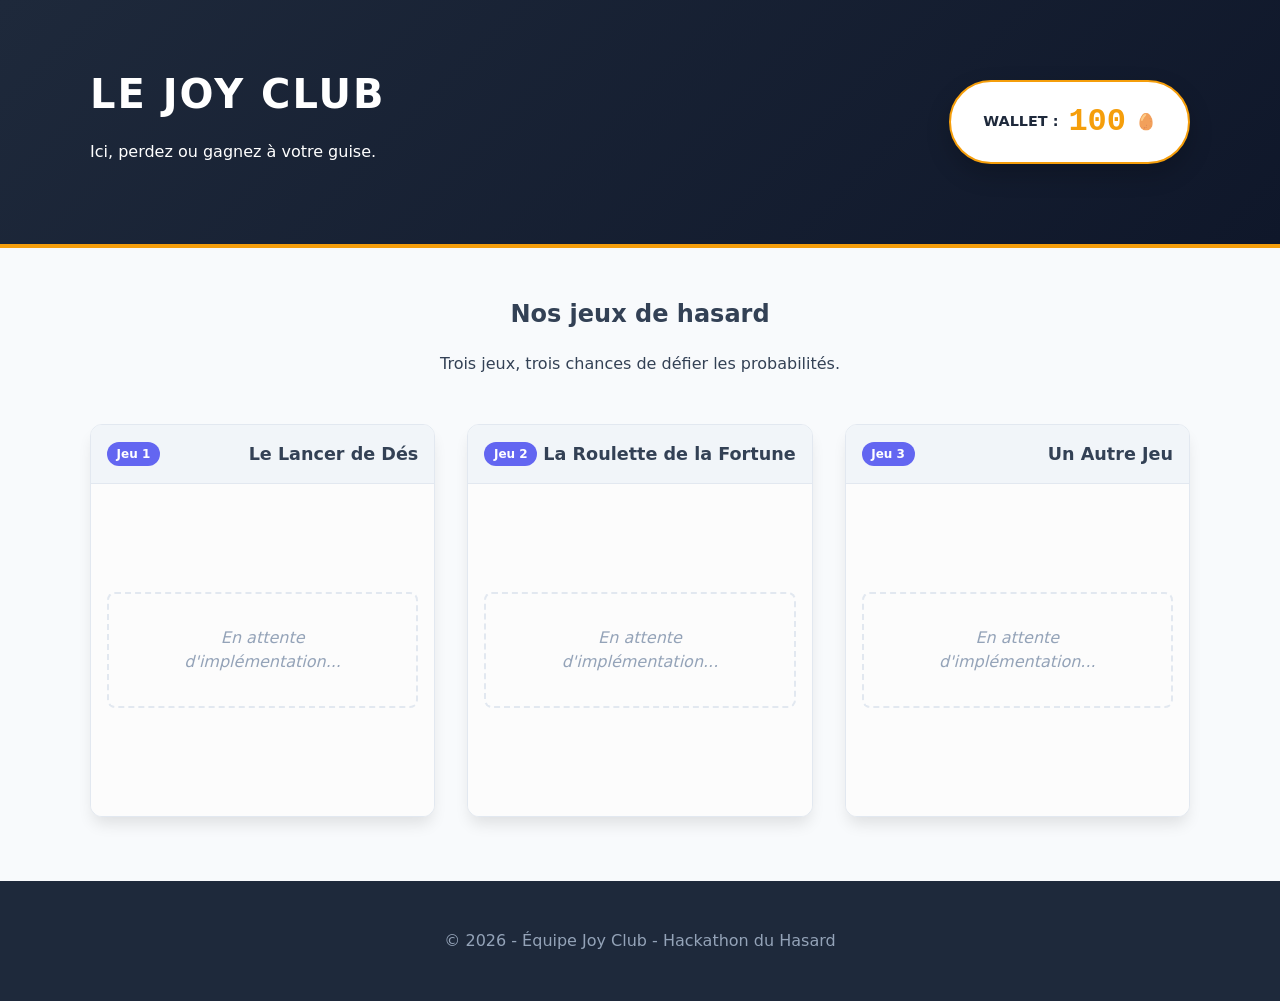
==== index.html @ 01124ac4 "feat: update wallet display" ====
<!DOCTYPE html>
<html lang="fr">
<head>
    <meta charset="UTF-8">
    <meta name="viewport" content="width=device-width, initial-scale=1.0">
    <title>Joy Club</title>
    <link rel="stylesheet" href="style.css">
</head>
<body>
    <header>
        <div class="container header-layout">
            <div class="title-group">
                <h1>Le Joy Club</h1>
                <p>Ici, perdez ou gagnez à votre guise.</p>
            </div>
            <div class="wallet-card header-wallet">
                <span class="wallet-label">Wallet :</span>
                <span id="gold-eggs-display" class="wallet-value">100</span>
                <span class="wallet-unit">🥚</span>
            </div>
        </div>
    </header>

    <main class="container">
        <section class="intro">
            <h2>Nos jeux de hasard</h2>
            <p>Trois jeux, trois chances de défier les probabilités.</p>
        </section>
        <div class="games-grid">
            <section class="game-card" id="game-1">
                <div class="game-header">
                    <span class="game-badge">Jeu 1</span>
                    <h3>Le Lancer de Dés</h3>
                </div>
                <div class="game-viewport">
                    <p class="placeholder-text">En attente d'implémentation...</p>
                </div>
            </section>

            <section class="game-card" id="game-2">
                <div class="game-header">
                    <span class="game-badge">Jeu 2</span>
                    <h3>La Roulette de la Fortune</h3>
                </div>
                <div class="game-viewport">
                    <p class="placeholder-text">En attente d'implémentation...</p>
                </div>
            </section>

            <section class="game-card" id="game-3">
                <div class="game-header">
                    <span class="game-badge">Jeu 3</span>
                    <h3>Un Autre Jeu</h3>
                </div>
                <div class="game-viewport">
                    <p class="placeholder-text">En attente d'implémentation...</p>
                </div>
            </section>
        </div>
    </main>

    <footer>
        <p>&copy; 2026 - Équipe Joy Club - Hackathon du Hasard</p>
    </footer>
    <script src="script.js"></script>
</body>
</html>
---- style.css ----
:root {
    --primary: #6366f1;
    --secondary: #1e293b;
    --accent: #f59e0b;
    --bg-body: #f8fafc;
    --bg-card: #ffffff;
    --text-main: #334155;
}

body {
    font-family: 'Inter', system-ui, -apple-system, sans-serif;
    background-color: var(--bg-body);
    color: var(--text-main);
    margin: 0;
    line-height: 1.5;
}

.container {
    max-width: 1100px;
    margin: 0 auto;
    padding: 0 1.5rem;
}

header {
    background: linear-gradient(135deg, var(--secondary) 0%, #0f172a 100%);
    color: white;
    padding: 4rem 0;
    text-align: center;
    border-bottom: 4px solid var(--accent);
}

header h1 {
    font-size: 2.5rem;
    margin: 0;
    text-transform: uppercase;
    letter-spacing: 2px;
}

.intro {
    text-align: center;
    margin: 3rem 0;
}

.games-grid {
    display: grid;
    grid-template-columns: repeat(auto-fit, minmax(300px, 1fr));
    gap: 2rem;
    margin-bottom: 4rem;
}

.game-card {
    background: var(--bg-card);
    border-radius: 12px;
    overflow: hidden;
    box-shadow: 0 10px 15px -3px rgba(0, 0, 0, 0.1);
    border: 1px solid #e2e8f0;
    transition: transform 0.2s;
}

.game-card:hover {
    transform: translateY(-5px);
}

.game-header {
    background-color: #f1f5f9;
    padding: 1rem;
    border-bottom: 1px solid #e2e8f0;
    display: flex;
    align-items: center;
    justify-content: space-between;
}

.game-badge {
    background: var(--primary);
    color: white;
    padding: 0.2rem 0.6rem;
    border-radius: 20px;
    font-size: 0.75rem;
    font-weight: bold;
}

.game-card h3 {
    margin: 0;
    font-size: 1.1rem;
}

.game-viewport {
    height: 300px;
    display: flex;
    align-items: center;
    justify-content: center;
    padding: 1rem;
    background-color: #fcfcfc;
}

.placeholder-text {
    color: #94a3b8;
    font-style: italic;
    border: 2px dashed #e2e8f0;
    padding: 2rem;
    border-radius: 8px;
    text-align: center;
}

.header-layout {
    display: flex;
    justify-content: space-between;
    align-items: center;
    text-align: left;
}

.header-wallet {
    margin: 0; 
    box-shadow: 0 4px 10px rgba(0,0,0,0.3);
    padding: 0.5rem 1.5rem;
}

@media (max-width: 768px) {
    .header-layout {
        flex-direction: column;
        gap: 1.5rem;
        text-align: center;
    }
}

.wallet-card {
    background: var(--bg-card);
    padding: 1rem 2rem;
    border-radius: 50px;
    box-shadow: 0 10px 25px rgba(0,0,0,0.2);
    border: 2px solid var(--accent);
    display: flex;
    align-items: center;
    gap: 10px;
}

.wallet-label {
    font-weight: bold;
    color: var(--secondary);
    text-transform: uppercase;
    font-size: 0.9rem;
}

.wallet-value {
    font-size: 2rem;
    font-weight: 900;
    color: var(--accent);
    font-family: 'Courier New', Courier, monospace;
}

.wallet-unit {
    font-weight: bold;
    color: var(--text-main);
}

/* Footer */
footer {
    background-color: var(--secondary);
    color: #94a3b8;
    text-align: center;
    padding: 2rem 0;
    margin-top: auto;
}
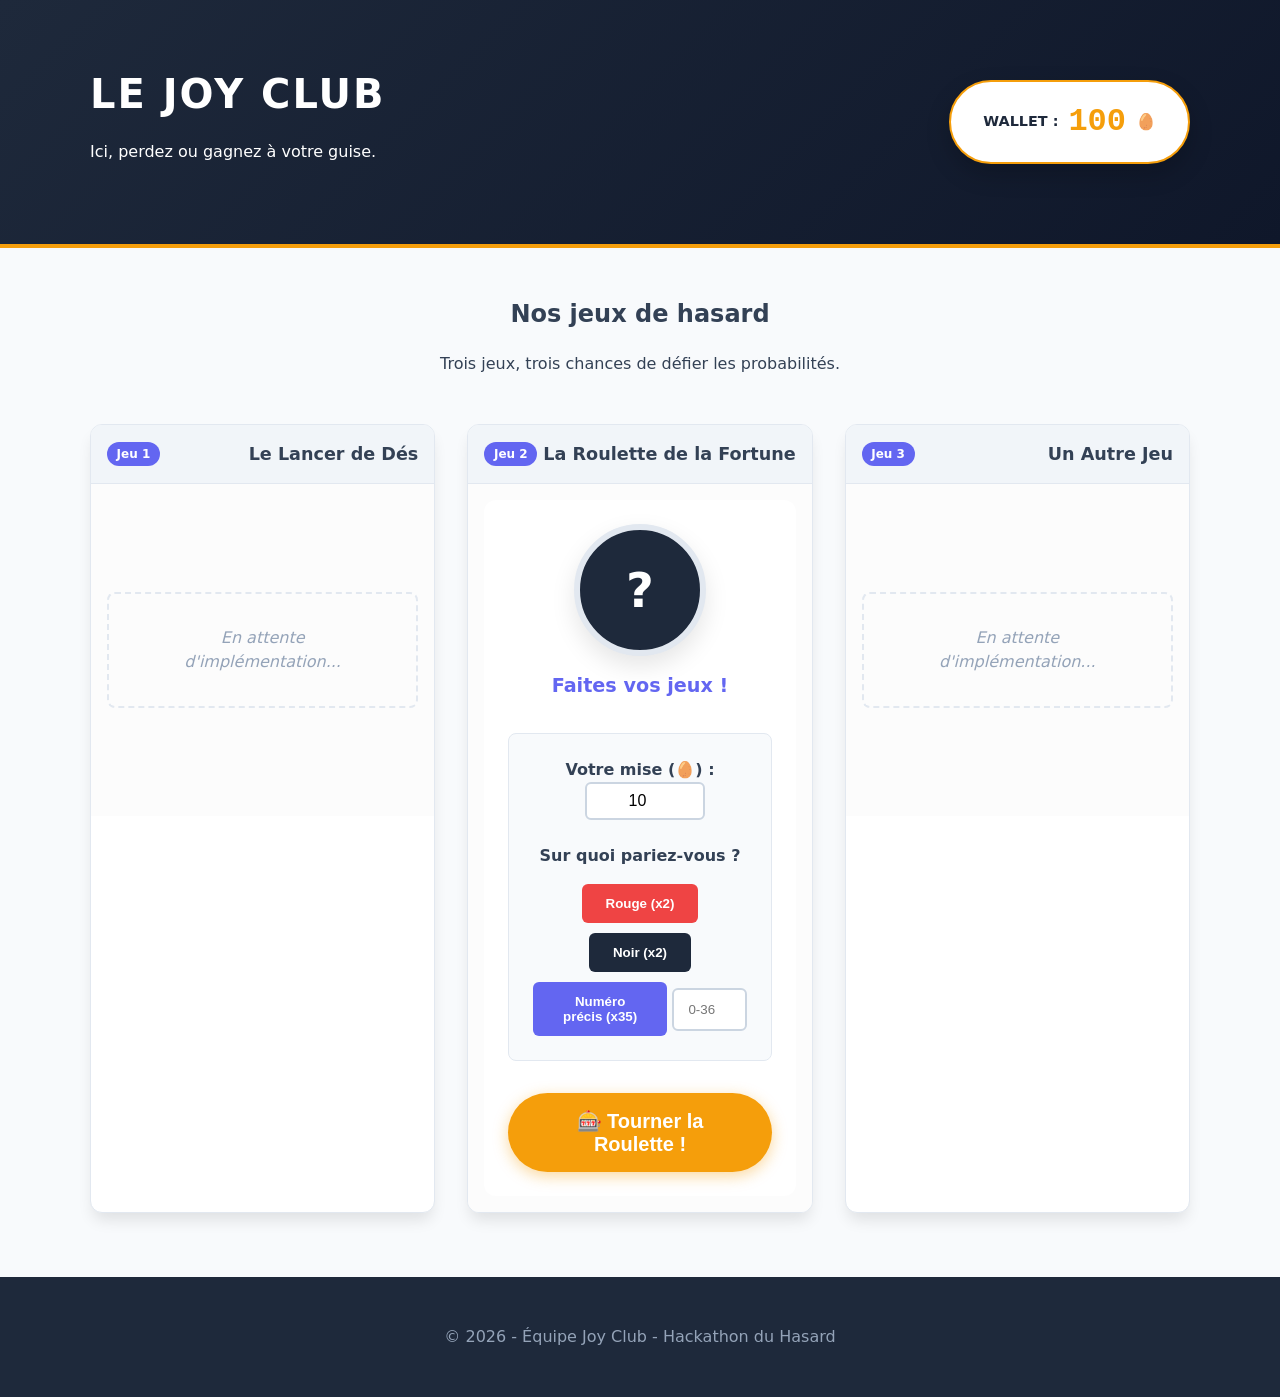
==== commit 3fce63bf: "add link roulette with all" ====
--- a/index.html
+++ b/index.html
@@ -42,8 +42,36 @@
                     <span class="game-badge">Jeu 2</span>
                     <h3>La Roulette de la Fortune</h3>
                 </div>
-                <div class="game-viewport">
-                    <p class="placeholder-text">En attente d'implémentation...</p>
+                <div class="game-viewport" style="height: auto;"> <div class="roulette-container" id="roulette-game">
+                        <div class="roulette-wheel-area">
+                            <div id="roulette-result" class="result-display">?</div>
+                            <p id="roulette-message">Faites vos jeux !</p>
+                        </div>
+                    
+                        <div class="betting-board">
+                            <div class="bet-input-group">
+                                <label for="bet-amount">Votre mise (🥚) :</label>
+                                <input type="number" id="bet-amount" min="1" value="10">
+                            </div>
+                    
+                            <div class="bet-options">
+                                <p class="bet-title">Sur quoi pariez-vous ?</p>
+                                <div class="bet-buttons">
+                                    <button class="bet-btn btn-red" id="bet-red" data-bet-type="red">Rouge (x2)</button>
+                                    <button class="bet-btn btn-black" id="bet-black" data-bet-type="black">Noir (x2)</button>
+                                    
+                                    <div class="number-bet-group">
+                                        <button class="bet-btn btn-number" id="bet-number-btn" data-bet-type="number">Numéro précis (x35)</button>
+                                        <input type="number" id="bet-number-input" min="0" max="36" placeholder="0-36">
+                                    </div>
+                                </div>
+                            </div>
+                        </div>
+                    
+                        <div class="action-area">
+                            <button id="spin-btn" class="spin-action-btn">🎰 Tourner la Roulette !</button>
+                        </div>
+                    </div>
                 </div>
             </section>
 
@@ -64,4 +92,4 @@
     </footer>
     <script src="script.js"></script>
 </body>
-</html>+</html>
--- a/style.css
+++ b/style.css
@@ -160,4 +160,158 @@
     text-align: center;
     padding: 2rem 0;
     margin-top: auto;
-}+}
+
+.roulette-container {
+    display: flex;
+    flex-direction: column;
+    gap: 2rem;
+    padding: 1.5rem;
+    background-color: var(--bg-card);
+    border-radius: 12px;
+    text-align: center;
+}
+
+.roulette-wheel-area {
+    display: flex;
+    flex-direction: column;
+    align-items: center;
+    gap: 1rem;
+}
+
+.result-display {
+    width: 120px;
+    height: 120px;
+    border-radius: 50%;
+    background-color: var(--secondary);
+    color: white;
+    font-size: 3rem;
+    font-weight: 900;
+    display: flex;
+    align-items: center;
+    justify-content: center;
+    border: 6px solid #e2e8f0;
+    transition: background-color 0.3s ease, border-color 0.3s ease;
+    box-shadow: 0 10px 25px rgba(0,0,0,0.1);
+}
+
+.result-display.red { background-color: #ef4444; border-color: #b91c1c; }
+.result-display.black { background-color: #1e293b; border-color: #0f172a; }
+.result-display.green { background-color: #22c55e; border-color: #166534; }
+
+.result-display.spin-animation {
+    animation: spin 0.8s infinite linear;
+}
+
+@keyframes spin {
+    0% { transform: rotate(0deg) scale(1); }
+    50% { transform: rotate(180deg) scale(1.1); }
+    100% { transform: rotate(360deg) scale(1); }
+}
+
+#roulette-message {
+    font-weight: bold;
+    color: var(--primary);
+    font-size: 1.2rem;
+    min-height: 1.5rem;
+    margin: 0;
+}
+
+.betting-board {
+    background-color: #f8fafc;
+    padding: 1.5rem;
+    border-radius: 8px;
+    border: 1px solid #e2e8f0;
+}
+
+.bet-input-group {
+    margin-bottom: 1.5rem;
+    font-weight: bold;
+}
+
+.bet-input-group input {
+    padding: 0.5rem;
+    border: 2px solid #cbd5e1;
+    border-radius: 6px;
+    font-size: 1rem;
+    width: 100px;
+    margin-left: 10px;
+    text-align: center;
+}
+
+.bet-title {
+    margin-bottom: 1rem;
+    font-weight: bold;
+}
+
+.bet-buttons {
+    display: flex;
+    flex-wrap: wrap;
+    gap: 10px;
+    justify-content: center;
+}
+
+.bet-btn {
+    padding: 0.75rem 1.5rem;
+    border: none;
+    border-radius: 6px;
+    font-weight: bold;
+    cursor: pointer;
+    transition: transform 0.1s, opacity 0.2s;
+    color: white;
+}
+
+.bet-btn:hover { opacity: 0.9; transform: translateY(-2px); }
+.bet-btn:active { transform: translateY(0); }
+
+.btn-red { background-color: #ef4444; }
+.btn-black { background-color: #1e293b; }
+.btn-number { background-color: var(--primary); }
+
+.bet-btn.selected {
+    outline: 4px solid var(--accent);
+    outline-offset: 2px;
+    transform: scale(1.05);
+}
+
+.number-bet-group {
+    display: flex;
+    gap: 5px;
+    align-items: center;
+}
+
+#bet-number-input {
+    padding: 0.75rem;
+    border: 2px solid #cbd5e1;
+    border-radius: 6px;
+    width: 70px;
+    text-align: center;
+}
+
+.spin-action-btn {
+    background-color: var(--accent);
+    color: white;
+    font-size: 1.25rem;
+    font-weight: 900;
+    padding: 1rem 2rem;
+    border: none;
+    border-radius: 50px;
+    cursor: pointer;
+    box-shadow: 0 4px 15px rgba(245, 158, 11, 0.4);
+    transition: transform 0.2s, box-shadow 0.2s;
+    width: 100%;
+    max-width: 300px;
+    margin: 0 auto;
+    display: block;
+}
+
+.spin-action-btn:hover:not(:disabled) {
+    transform: scale(1.05);
+    box-shadow: 0 6px 20px rgba(245, 158, 11, 0.6);
+}
+
+.spin-action-btn:disabled {
+    background-color: #cbd5e1;
+    cursor: not-allowed;
+    box-shadow: none;
+}
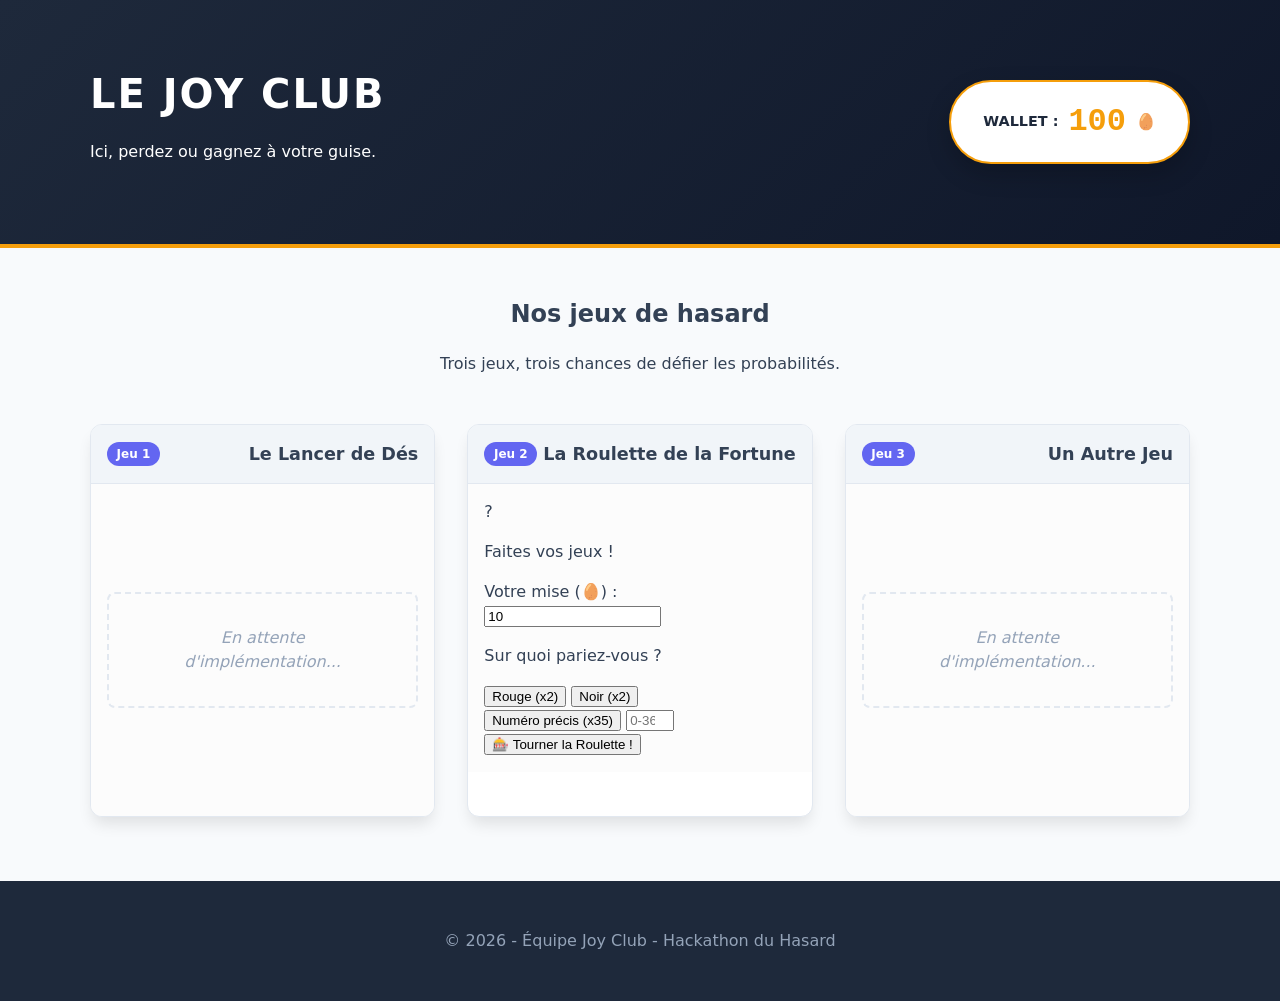
==== commit e1bbc96c: "back to the last push" ====
--- a/index.html
+++ b/index.html
@@ -92,4 +92,4 @@
     </footer>
     <script src="script.js"></script>
 </body>
-</html>
+</html>
--- a/style.css
+++ b/style.css
@@ -162,156 +162,3 @@
     margin-top: auto;
 }
 
-.roulette-container {
-    display: flex;
-    flex-direction: column;
-    gap: 2rem;
-    padding: 1.5rem;
-    background-color: var(--bg-card);
-    border-radius: 12px;
-    text-align: center;
-}
-
-.roulette-wheel-area {
-    display: flex;
-    flex-direction: column;
-    align-items: center;
-    gap: 1rem;
-}
-
-.result-display {
-    width: 120px;
-    height: 120px;
-    border-radius: 50%;
-    background-color: var(--secondary);
-    color: white;
-    font-size: 3rem;
-    font-weight: 900;
-    display: flex;
-    align-items: center;
-    justify-content: center;
-    border: 6px solid #e2e8f0;
-    transition: background-color 0.3s ease, border-color 0.3s ease;
-    box-shadow: 0 10px 25px rgba(0,0,0,0.1);
-}
-
-.result-display.red { background-color: #ef4444; border-color: #b91c1c; }
-.result-display.black { background-color: #1e293b; border-color: #0f172a; }
-.result-display.green { background-color: #22c55e; border-color: #166534; }
-
-.result-display.spin-animation {
-    animation: spin 0.8s infinite linear;
-}
-
-@keyframes spin {
-    0% { transform: rotate(0deg) scale(1); }
-    50% { transform: rotate(180deg) scale(1.1); }
-    100% { transform: rotate(360deg) scale(1); }
-}
-
-#roulette-message {
-    font-weight: bold;
-    color: var(--primary);
-    font-size: 1.2rem;
-    min-height: 1.5rem;
-    margin: 0;
-}
-
-.betting-board {
-    background-color: #f8fafc;
-    padding: 1.5rem;
-    border-radius: 8px;
-    border: 1px solid #e2e8f0;
-}
-
-.bet-input-group {
-    margin-bottom: 1.5rem;
-    font-weight: bold;
-}
-
-.bet-input-group input {
-    padding: 0.5rem;
-    border: 2px solid #cbd5e1;
-    border-radius: 6px;
-    font-size: 1rem;
-    width: 100px;
-    margin-left: 10px;
-    text-align: center;
-}
-
-.bet-title {
-    margin-bottom: 1rem;
-    font-weight: bold;
-}
-
-.bet-buttons {
-    display: flex;
-    flex-wrap: wrap;
-    gap: 10px;
-    justify-content: center;
-}
-
-.bet-btn {
-    padding: 0.75rem 1.5rem;
-    border: none;
-    border-radius: 6px;
-    font-weight: bold;
-    cursor: pointer;
-    transition: transform 0.1s, opacity 0.2s;
-    color: white;
-}
-
-.bet-btn:hover { opacity: 0.9; transform: translateY(-2px); }
-.bet-btn:active { transform: translateY(0); }
-
-.btn-red { background-color: #ef4444; }
-.btn-black { background-color: #1e293b; }
-.btn-number { background-color: var(--primary); }
-
-.bet-btn.selected {
-    outline: 4px solid var(--accent);
-    outline-offset: 2px;
-    transform: scale(1.05);
-}
-
-.number-bet-group {
-    display: flex;
-    gap: 5px;
-    align-items: center;
-}
-
-#bet-number-input {
-    padding: 0.75rem;
-    border: 2px solid #cbd5e1;
-    border-radius: 6px;
-    width: 70px;
-    text-align: center;
-}
-
-.spin-action-btn {
-    background-color: var(--accent);
-    color: white;
-    font-size: 1.25rem;
-    font-weight: 900;
-    padding: 1rem 2rem;
-    border: none;
-    border-radius: 50px;
-    cursor: pointer;
-    box-shadow: 0 4px 15px rgba(245, 158, 11, 0.4);
-    transition: transform 0.2s, box-shadow 0.2s;
-    width: 100%;
-    max-width: 300px;
-    margin: 0 auto;
-    display: block;
-}
-
-.spin-action-btn:hover:not(:disabled) {
-    transform: scale(1.05);
-    box-shadow: 0 6px 20px rgba(245, 158, 11, 0.6);
-}
-
-.spin-action-btn:disabled {
-    background-color: #cbd5e1;
-    cursor: not-allowed;
-    box-shadow: none;
-}
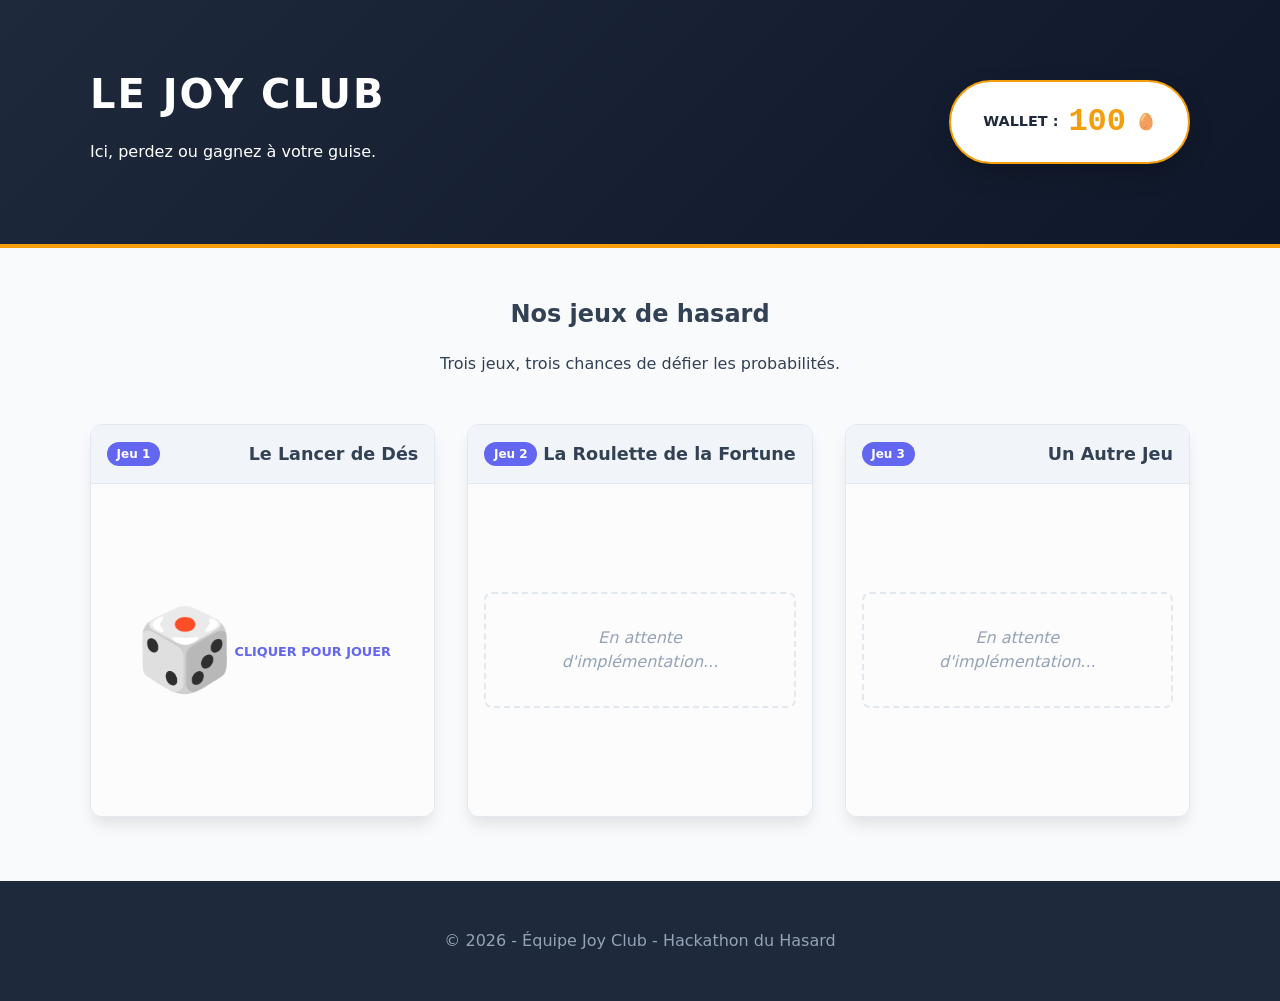
==== commit 6c6a66fc: "feat : add jeu des dé" ====
--- a/index.html
+++ b/index.html
@@ -32,9 +32,12 @@
                     <span class="game-badge">Jeu 1</span>
                     <h3>Le Lancer de Dés</h3>
                 </div>
-                <div class="game-viewport">
-                    <p class="placeholder-text">En attente d'implémentation...</p>
-                </div>
+                <a href="jeu-des.html" class="game-link-portal">
+                    <div class="game-viewport">
+                        <span class="dice-icon-large">🎲</span>
+                        <p class="play-label">Cliquer pour jouer</p>
+                    </div>
+                </a>
             </section>
 
             <section class="game-card" id="game-2">
@@ -42,36 +45,8 @@
                     <span class="game-badge">Jeu 2</span>
                     <h3>La Roulette de la Fortune</h3>
                 </div>
-                <div class="game-viewport" style="height: auto;"> <div class="roulette-container" id="roulette-game">
-                        <div class="roulette-wheel-area">
-                            <div id="roulette-result" class="result-display">?</div>
-                            <p id="roulette-message">Faites vos jeux !</p>
-                        </div>
-                    
-                        <div class="betting-board">
-                            <div class="bet-input-group">
-                                <label for="bet-amount">Votre mise (🥚) :</label>
-                                <input type="number" id="bet-amount" min="1" value="10">
-                            </div>
-                    
-                            <div class="bet-options">
-                                <p class="bet-title">Sur quoi pariez-vous ?</p>
-                                <div class="bet-buttons">
-                                    <button class="bet-btn btn-red" id="bet-red" data-bet-type="red">Rouge (x2)</button>
-                                    <button class="bet-btn btn-black" id="bet-black" data-bet-type="black">Noir (x2)</button>
-                                    
-                                    <div class="number-bet-group">
-                                        <button class="bet-btn btn-number" id="bet-number-btn" data-bet-type="number">Numéro précis (x35)</button>
-                                        <input type="number" id="bet-number-input" min="0" max="36" placeholder="0-36">
-                                    </div>
-                                </div>
-                            </div>
-                        </div>
-                    
-                        <div class="action-area">
-                            <button id="spin-btn" class="spin-action-btn">🎰 Tourner la Roulette !</button>
-                        </div>
-                    </div>
+                <div class="game-viewport">
+                    <p class="placeholder-text">En attente d'implémentation...</p>
                 </div>
             </section>
 
--- a/style.css
+++ b/style.css
@@ -162,3 +162,91 @@
     margin-top: auto;
 }
 
+/* --- Styles pour le Jeu 1 --- */
+.dice-game {
+    text-align: center;
+    width: 100%;
+}
+
+.btn-jouer {
+    background-color: var(--primary);
+    color: white;
+    border: none;
+    padding: 10px 20px;
+    font-size: 1rem;
+    border-radius: 8px;
+    cursor: pointer;
+    font-weight: bold;
+    transition: background-color 0.2s;
+}
+
+.btn-jouer:hover {
+    background-color: #4f46e5;
+}
+
+.dice-result {
+    font-size: 3.5rem;
+    margin: 10px 0;
+}
+
+.game-message {
+    font-size: 0.9rem;
+    margin-bottom: 15px;
+    color: var(--text-main);
+    min-height: 20px;
+}
+
+.secret-link {
+    display: inline-block;
+    background-color: #10b981; /* Vert succès */
+    color: white;
+    padding: 10px 20px;
+    border-radius: 8px;
+    text-decoration: none;
+    font-weight: bold;
+    font-size: 0.9rem;
+    transition: transform 0.2s;
+}
+
+.secret-link:hover {
+    transform: scale(1.05);
+}
+
+.hidden {
+    display: none !important;
+}
+
+/* Style pour le lien portail sur la home */
+.game-link-portal {
+    text-decoration: none;
+    color: inherit;
+    display: block;
+}
+
+.dice-icon-large {
+    font-size: 5rem;
+    transition: transform 0.3s ease;
+}
+
+.game-link-portal:hover .dice-icon-large {
+    transform: scale(1.2) rotate(15deg);
+}
+
+.play-label {
+    margin-top: 1rem;
+    font-weight: bold;
+    color: var(--primary);
+    text-transform: uppercase;
+    font-size: 0.8rem;
+}
+
+/* Styles spécifiques pour la page du jeu */
+.game-container-focus {
+    max-width: 600px;
+    margin: 4rem auto;
+    background: white;
+    padding: 3rem;
+    border-radius: 20px;
+    box-shadow: 0 20px 25px -5px rgba(0, 0, 0, 0.1);
+    text-align: center;
+}
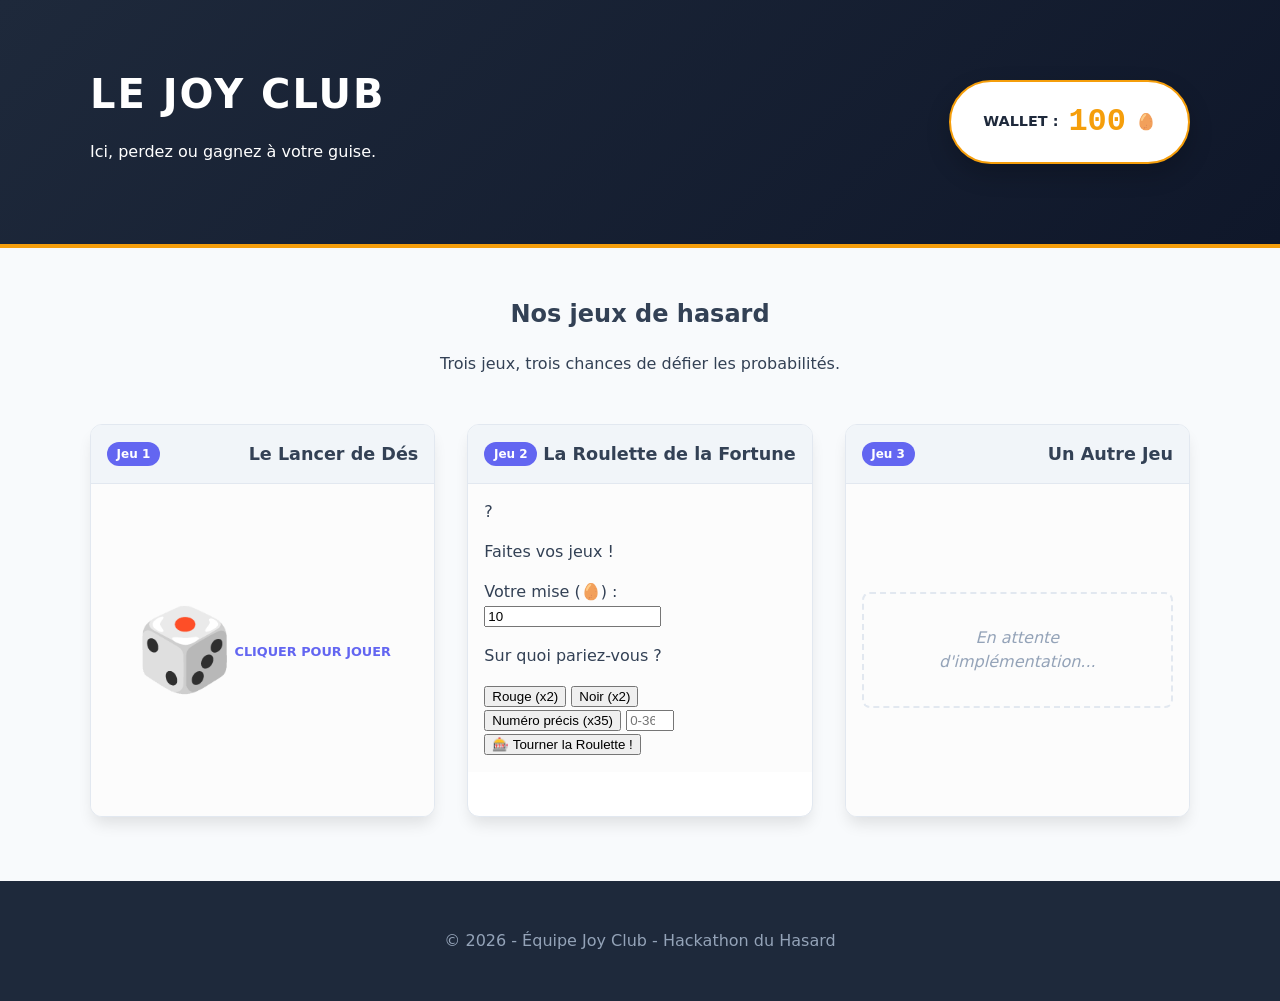
==== commit 2def5172: "feat : add jeu des dé" ====
--- a/index.html
+++ b/index.html
@@ -45,8 +45,36 @@
                     <span class="game-badge">Jeu 2</span>
                     <h3>La Roulette de la Fortune</h3>
                 </div>
-                <div class="game-viewport">
-                    <p class="placeholder-text">En attente d'implémentation...</p>
+                <div class="game-viewport" style="height: auto;"> <div class="roulette-container" id="roulette-game">
+                        <div class="roulette-wheel-area">
+                            <div id="roulette-result" class="result-display">?</div>
+                            <p id="roulette-message">Faites vos jeux !</p>
+                        </div>
+                    
+                        <div class="betting-board">
+                            <div class="bet-input-group">
+                                <label for="bet-amount">Votre mise (🥚) :</label>
+                                <input type="number" id="bet-amount" min="1" value="10">
+                            </div>
+                    
+                            <div class="bet-options">
+                                <p class="bet-title">Sur quoi pariez-vous ?</p>
+                                <div class="bet-buttons">
+                                    <button class="bet-btn btn-red" id="bet-red" data-bet-type="red">Rouge (x2)</button>
+                                    <button class="bet-btn btn-black" id="bet-black" data-bet-type="black">Noir (x2)</button>
+                                    
+                                    <div class="number-bet-group">
+                                        <button class="bet-btn btn-number" id="bet-number-btn" data-bet-type="number">Numéro précis (x35)</button>
+                                        <input type="number" id="bet-number-input" min="0" max="36" placeholder="0-36">
+                                    </div>
+                                </div>
+                            </div>
+                        </div>
+                    
+                        <div class="action-area">
+                            <button id="spin-btn" class="spin-action-btn">🎰 Tourner la Roulette !</button>
+                        </div>
+                    </div>
                 </div>
             </section>
 
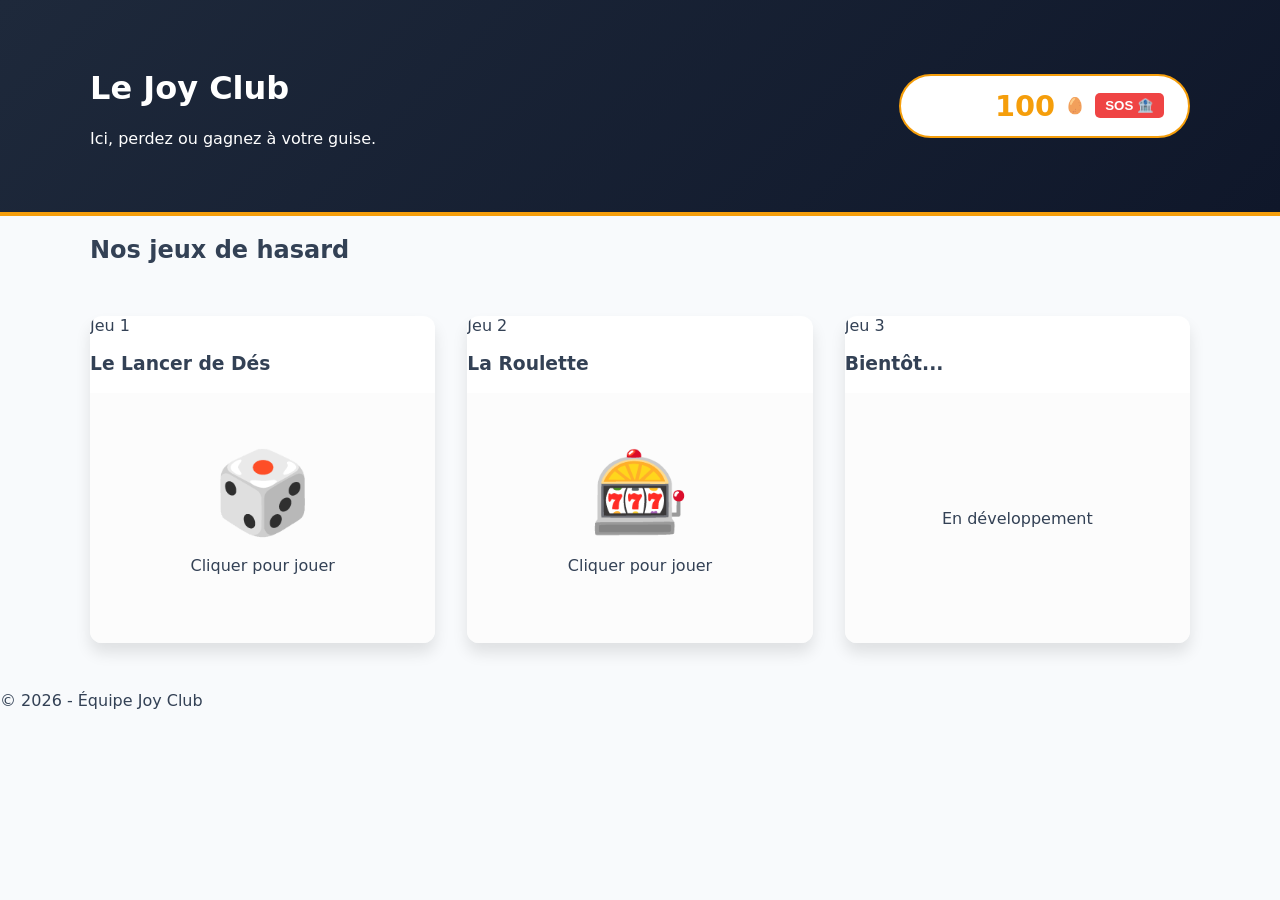
==== commit 203b797a: "fix : fix roullette didn't worked" ====
--- a/index.html
+++ b/index.html
@@ -3,7 +3,7 @@
 <head>
     <meta charset="UTF-8">
     <meta name="viewport" content="width=device-width, initial-scale=1.0">
-    <title>Joy Club</title>
+    <title>Joy Club - Accueil</title>
     <link rel="stylesheet" href="style.css">
 </head>
 <body>
@@ -17,6 +17,7 @@
                 <span class="wallet-label">Wallet :</span>
                 <span id="gold-eggs-display" class="wallet-value">100</span>
                 <span class="wallet-unit">🥚</span>
+                <button onclick="rechargerFonds()" class="btn-sos">SOS 🏦</button>
             </div>
         </div>
     </header>
@@ -24,75 +25,51 @@
     <main class="container">
         <section class="intro">
             <h2>Nos jeux de hasard</h2>
-            <p>Trois jeux, trois chances de défier les probabilités.</p>
         </section>
+        
         <div class="games-grid">
-            <section class="game-card" id="game-1">
+            <section class="game-card">
                 <div class="game-header">
                     <span class="game-badge">Jeu 1</span>
                     <h3>Le Lancer de Dés</h3>
                 </div>
                 <a href="jeu-des.html" class="game-link-portal">
                     <div class="game-viewport">
-                        <span class="dice-icon-large">🎲</span>
+                        <span class="icon-large">🎲</span>
                         <p class="play-label">Cliquer pour jouer</p>
                     </div>
                 </a>
             </section>
 
-            <section class="game-card" id="game-2">
+            <section class="game-card">
                 <div class="game-header">
                     <span class="game-badge">Jeu 2</span>
-                    <h3>La Roulette de la Fortune</h3>
+                    <h3>La Roulette</h3>
                 </div>
-                <div class="game-viewport" style="height: auto;"> <div class="roulette-container" id="roulette-game">
-                        <div class="roulette-wheel-area">
-                            <div id="roulette-result" class="result-display">?</div>
-                            <p id="roulette-message">Faites vos jeux !</p>
-                        </div>
-                    
-                        <div class="betting-board">
-                            <div class="bet-input-group">
-                                <label for="bet-amount">Votre mise (🥚) :</label>
-                                <input type="number" id="bet-amount" min="1" value="10">
-                            </div>
-                    
-                            <div class="bet-options">
-                                <p class="bet-title">Sur quoi pariez-vous ?</p>
-                                <div class="bet-buttons">
-                                    <button class="bet-btn btn-red" id="bet-red" data-bet-type="red">Rouge (x2)</button>
-                                    <button class="bet-btn btn-black" id="bet-black" data-bet-type="black">Noir (x2)</button>
-                                    
-                                    <div class="number-bet-group">
-                                        <button class="bet-btn btn-number" id="bet-number-btn" data-bet-type="number">Numéro précis (x35)</button>
-                                        <input type="number" id="bet-number-input" min="0" max="36" placeholder="0-36">
-                                    </div>
-                                </div>
-                            </div>
-                        </div>
-                    
-                        <div class="action-area">
-                            <button id="spin-btn" class="spin-action-btn">🎰 Tourner la Roulette !</button>
-                        </div>
+                <a href="roulette.html" class="game-link-portal">
+                    <div class="game-viewport">
+                        <span class="icon-large">🎰</span>
+                        <p class="play-label">Cliquer pour jouer</p>
                     </div>
-                </div>
+                </a>
             </section>
 
-            <section class="game-card" id="game-3">
+            <section class="game-card">
                 <div class="game-header">
                     <span class="game-badge">Jeu 3</span>
-                    <h3>Un Autre Jeu</h3>
+                    <h3>Bientôt...</h3>
                 </div>
                 <div class="game-viewport">
-                    <p class="placeholder-text">En attente d'implémentation...</p>
+                    <p class="placeholder-text">En développement</p>
                 </div>
             </section>
         </div>
     </main>
 
     <footer>
-        <p>&copy; 2026 - Équipe Joy Club - Hackathon du Hasard</p>
+        <p>&copy; 2026 - Équipe Joy Club</p>
     </footer>
+
     <script src="script.js"></script>
 </body>
-</html>+</html>
--- a/style.css
+++ b/style.css
@@ -2,251 +2,229 @@
     --primary: #6366f1;
     --secondary: #1e293b;
     --accent: #f59e0b;
+    --success: #10b981;
+    --danger: #ef4444;
     --bg-body: #f8fafc;
     --bg-card: #ffffff;
     --text-main: #334155;
 }
 
 body {
-    font-family: 'Inter', system-ui, -apple-system, sans-serif;
+    font-family: 'Inter', system-ui, sans-serif;
     background-color: var(--bg-body);
+    margin: 0;
     color: var(--text-main);
-    margin: 0;
-    line-height: 1.5;
-}
-
-.container {
-    max-width: 1100px;
-    margin: 0 auto;
-    padding: 0 1.5rem;
+}
+
+.container { 
+    max-width: 1100px; 
+    margin: 0 auto; 
+    padding: 0 1.5rem; 
 }
 
 header {
     background: linear-gradient(135deg, var(--secondary) 0%, #0f172a 100%);
-    color: white;
-    padding: 4rem 0;
+    color: white; 
+    padding: 3rem 0; 
+    border-bottom: 4px solid var(--accent);
+}
+
+.header-layout { 
+    display: flex; 
+    justify-content: space-between; 
+    align-items: center; 
+}
+
+.wallet-card {
+    background: white; 
+    padding: 0.8rem 1.5rem; 
+    border-radius: 50px;
+    border: 2px solid var(--accent); 
+    display: flex; 
+    align-items: center; 
+    gap: 10px;
+}
+
+.wallet-value { 
+    font-size: 1.8rem; 
+    font-weight: 900; 
+    color: var(--accent); 
+}
+
+.btn-sos {
+    background: var(--danger); 
+    color: white; 
+    border: none; 
+    padding: 5px 10px;
+    border-radius: 5px; 
+    cursor: pointer; 
+    font-weight: bold;
+}
+
+.games-grid { 
+    display: grid; 
+    grid-template-columns: repeat(auto-fit, minmax(300px, 1fr)); 
+    gap: 2rem; 
+    padding: 2rem 0; 
+}
+
+.game-card {
+    background: white; 
+    border-radius: 12px; 
+    overflow: hidden;
+    box-shadow: 0 10px 15px rgba(0,0,0,0.1); 
+    transition: transform 0.2s;
+}
+
+.game-card:hover { 
+    transform: translateY(-5px); 
+}
+
+.game-viewport { 
+    height: 250px; 
+    display: flex; 
+    flex-direction: column; 
+    align-items: center; 
+    justify-content: center; 
+    background: #fcfcfc; 
+}
+
+.icon-large { 
+    font-size: 5rem; 
+    transition: transform 0.3s; 
+}
+
+.game-link-portal { 
+    text-decoration: none; 
+    color: inherit; 
+}
+
+.game-link-portal:hover .icon-large { 
+    transform: scale(1.2) rotate(10deg); 
+}
+
+.game-container-focus {
+    max-width: 600px; 
+    margin: 3rem auto; 
+    background: white; 
+    padding: 3rem;
+    border-radius: 20px; 
+    box-shadow: 0 20px 25px rgba(0,0,0,0.1); 
     text-align: center;
-    border-bottom: 4px solid var(--accent);
-}
-
-header h1 {
-    font-size: 2.5rem;
-    margin: 0;
-    text-transform: uppercase;
-    letter-spacing: 2px;
-}
-
-.intro {
-    text-align: center;
-    margin: 3rem 0;
-}
-
-.games-grid {
-    display: grid;
-    grid-template-columns: repeat(auto-fit, minmax(300px, 1fr));
-    gap: 2rem;
-    margin-bottom: 4rem;
-}
-
-.game-card {
-    background: var(--bg-card);
-    border-radius: 12px;
-    overflow: hidden;
-    box-shadow: 0 10px 15px -3px rgba(0, 0, 0, 0.1);
-    border: 1px solid #e2e8f0;
-    transition: transform 0.2s;
-}
-
-.game-card:hover {
-    transform: translateY(-5px);
-}
-
-.game-header {
-    background-color: #f1f5f9;
-    padding: 1rem;
-    border-bottom: 1px solid #e2e8f0;
-    display: flex;
-    align-items: center;
-    justify-content: space-between;
-}
-
-.game-badge {
-    background: var(--primary);
-    color: white;
-    padding: 0.2rem 0.6rem;
-    border-radius: 20px;
-    font-size: 0.75rem;
-    font-weight: bold;
-}
-
-.game-card h3 {
-    margin: 0;
-    font-size: 1.1rem;
-}
-
-.game-viewport {
-    height: 300px;
-    display: flex;
-    align-items: center;
-    justify-content: center;
-    padding: 1rem;
-    background-color: #fcfcfc;
-}
-
-.placeholder-text {
-    color: #94a3b8;
-    font-style: italic;
-    border: 2px dashed #e2e8f0;
-    padding: 2rem;
-    border-radius: 8px;
-    text-align: center;
-}
-
-.header-layout {
-    display: flex;
-    justify-content: space-between;
-    align-items: center;
-    text-align: left;
-}
-
-.header-wallet {
-    margin: 0; 
-    box-shadow: 0 4px 10px rgba(0,0,0,0.3);
-    padding: 0.5rem 1.5rem;
-}
-
-@media (max-width: 768px) {
-    .header-layout {
-        flex-direction: column;
-        gap: 1.5rem;
-        text-align: center;
-    }
-}
-
-.wallet-card {
-    background: var(--bg-card);
+}
+
+.dice-display { 
+    font-size: 6rem; 
+    margin: 1rem 0; 
+}
+
+.result-circle {
+    font-size: 4rem; 
+    width: 100px; 
+    height: 100px; 
+    line-height: 100px;
+    margin: 0 auto 1rem; 
+    border-radius: 50%; 
+    background: #e2e8f0; 
+    border: 4px solid var(--accent);
+}
+
+.btn-action {
+    background: var(--accent); 
+    color: white; 
+    border: none; 
     padding: 1rem 2rem;
-    border-radius: 50px;
-    box-shadow: 0 10px 25px rgba(0,0,0,0.2);
-    border: 2px solid var(--accent);
-    display: flex;
-    align-items: center;
-    gap: 10px;
-}
-
-.wallet-label {
-    font-weight: bold;
-    color: var(--secondary);
-    text-transform: uppercase;
-    font-size: 0.9rem;
-}
-
-.wallet-value {
-    font-size: 2rem;
-    font-weight: 900;
-    color: var(--accent);
-    font-family: 'Courier New', Courier, monospace;
-}
-
-.wallet-unit {
-    font-weight: bold;
-    color: var(--text-main);
-}
-
-/* Footer */
-footer {
-    background-color: var(--secondary);
-    color: #94a3b8;
-    text-align: center;
-    padding: 2rem 0;
-    margin-top: auto;
-}
-
-/* --- Styles pour le Jeu 1 --- */
-.dice-game {
-    text-align: center;
+    border-radius: 50px; 
+    font-weight: bold; 
+    cursor: pointer; 
+    font-size: 1.2rem; 
     width: 100%;
 }
 
-.btn-jouer {
-    background-color: var(--primary);
-    color: white;
-    border: none;
-    padding: 10px 20px;
-    font-size: 1rem;
-    border-radius: 8px;
-    cursor: pointer;
-    font-weight: bold;
-    transition: background-color 0.2s;
-}
-
-.btn-jouer:hover {
-    background-color: #4f46e5;
-}
-
-.dice-result {
-    font-size: 3.5rem;
-    margin: 10px 0;
-}
-
-.game-message {
-    font-size: 0.9rem;
-    margin-bottom: 15px;
-    color: var(--text-main);
-    min-height: 20px;
-}
-
-.secret-link {
-    display: inline-block;
-    background-color: #10b981; /* Vert succès */
-    color: white;
-    padding: 10px 20px;
-    border-radius: 8px;
-    text-decoration: none;
-    font-weight: bold;
-    font-size: 0.9rem;
-    transition: transform 0.2s;
-}
-
-.secret-link:hover {
-    transform: scale(1.05);
-}
-
-.hidden {
-    display: none !important;
-}
-
-/* Style pour le lien portail sur la home */
-.game-link-portal {
-    text-decoration: none;
-    color: inherit;
-    display: block;
-}
-
-.dice-icon-large {
-    font-size: 5rem;
-    transition: transform 0.3s ease;
-}
-
-.game-link-portal:hover .dice-icon-large {
-    transform: scale(1.2) rotate(15deg);
-}
-
-.play-label {
-    margin-top: 1rem;
-    font-weight: bold;
-    color: var(--primary);
-    text-transform: uppercase;
-    font-size: 0.8rem;
-}
-
-/* Styles spécifiques pour la page du jeu */
-.game-container-focus {
-    max-width: 600px;
-    margin: 4rem auto;
-    background: white;
-    padding: 3rem;
-    border-radius: 20px;
-    box-shadow: 0 20px 25px -5px rgba(0, 0, 0, 0.1);
-    text-align: center;
-}
+.bet-buttons { 
+    display: flex; 
+    gap: 10px; 
+    justify-content: center; 
+    flex-wrap: wrap; 
+    margin-top: 1rem; 
+}
+
+.bet-btn { 
+    padding: 10px 15px; 
+    border: none; 
+    border-radius: 8px; 
+    cursor: pointer; 
+    color: white; 
+    font-weight: bold; 
+}
+
+.btn-red { 
+    background: var(--danger); 
+}
+
+.btn-black { 
+    background: var(--secondary); 
+}
+
+.btn-number { 
+    background: var(--primary); 
+}
+
+.input-group input { 
+    padding: 8px; 
+    border-radius: 8px; 
+    border: 2px solid var(--accent); 
+    text-align: center; 
+    width: 80px; 
+}
+
+.popup-overlay { 
+    position: fixed; 
+    top: 0; 
+    left: 0; 
+    width: 100%; 
+    height: 100%; 
+    background: rgba(0,0,0,0.7); 
+    display: flex; 
+    justify-content: center; 
+    align-items: center; 
+    z-index: 1000; 
+}
+
+.popup-content { 
+    background: white; 
+    padding: 2rem; 
+    border-radius: 20px; 
+    text-align: center; 
+    animation: popIn 0.3s cubic-bezier(0.175, 0.885, 0.32, 1.275); 
+}
+
+.poule-emoji { 
+    font-size: 5rem; 
+    animation: bounce 0.8s infinite alternate; 
+}
+
+.hidden { 
+    display: none !important; 
+}
+
+/* Animations */
+@keyframes popIn { 
+    0% { 
+        transform: scale(0.5); 
+        opacity: 0; 
+    } 
+    100% { 
+        transform: scale(1); 
+        opacity: 1; 
+    } 
+}
+
+@keyframes bounce { 
+    0% { 
+        transform: translateY(0); 
+    } 
+    100% { 
+        transform: translateY(-15px); 
+    } 
+}
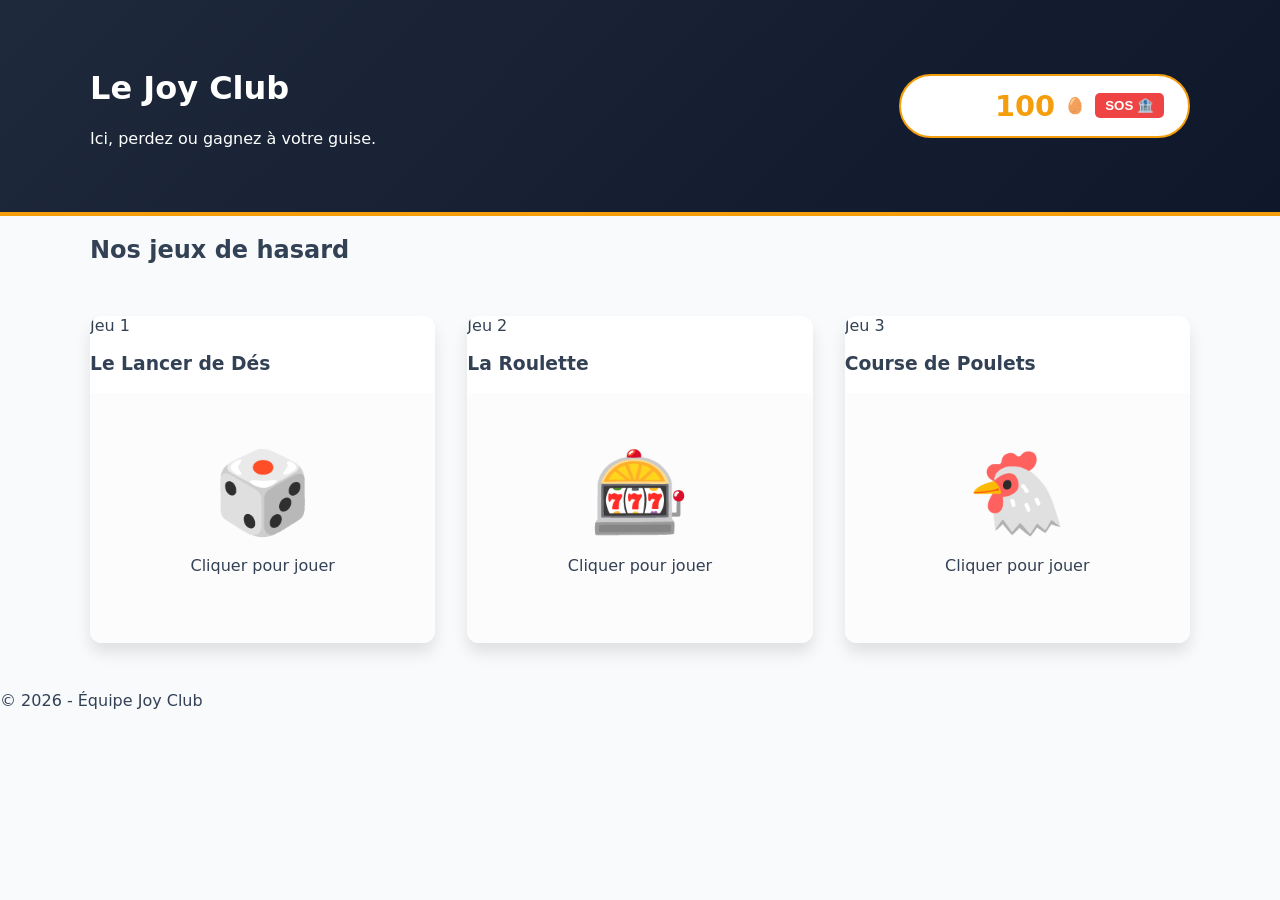
==== commit 4d61bd37: "feat: add chicken race game logic" ====
--- a/index.html
+++ b/index.html
@@ -57,11 +57,14 @@
             <section class="game-card">
                 <div class="game-header">
                     <span class="game-badge">Jeu 3</span>
-                    <h3>Bientôt...</h3>
+                    <h3>Course de Poulets</h3>
                 </div>
-                <div class="game-viewport">
-                    <p class="placeholder-text">En développement</p>
-                </div>
+                <a href="course-poulets.html" class="game-link-portal">
+                    <div class="game-viewport">
+                        <span class="icon-large">🐔</span>
+                        <p class="play-label">Cliquer pour jouer</p>
+                    </div>
+                </a>
             </section>
         </div>
     </main>
--- a/style.css
+++ b/style.css
@@ -220,11 +220,148 @@
     } 
 }
 
-@keyframes bounce { 
-    0% { 
-        transform: translateY(0); 
-    } 
-    100% { 
-        transform: translateY(-15px); 
-    } 
-}
+@keyframes bounce {
+    0% {
+        transform: translateY(0);
+    }
+    100% {
+        transform: translateY(-15px);
+    }
+}
+
+/* ===== COURSE DE POULETS ===== */
+.back-link {
+    color: var(--accent);
+    text-decoration: none;
+    font-size: 0.9rem;
+    display: block;
+    margin-bottom: 0.3rem;
+}
+
+.game-odds {
+    color: #64748b;
+    font-size: 0.95rem;
+    margin-top: -0.5rem;
+    margin-bottom: 1.5rem;
+}
+
+.race-track {
+    background: #1a1a2e;
+    border-radius: 12px;
+    padding: 1rem;
+    margin-bottom: 1.5rem;
+    border: 2px solid var(--accent);
+}
+
+.race-lane {
+    display: flex;
+    align-items: center;
+    gap: 0.5rem;
+    margin: 0.4rem 0;
+    background: #16213e;
+    border-radius: 8px;
+    padding: 0.4rem 0.6rem;
+    transition: background 0.4s;
+}
+
+.lane-label {
+    font-size: 1.1rem;
+    min-width: 48px;
+    text-align: center;
+    color: white;
+}
+
+.track-bar {
+    flex: 1;
+    height: 38px;
+    background: #0f3460;
+    border-radius: 4px;
+    position: relative;
+    overflow: hidden;
+}
+
+.chicken-runner {
+    position: absolute;
+    left: 0%;
+    top: 50%;
+    transform: translateY(-50%);
+    font-size: 1.4rem;
+    line-height: 1;
+}
+
+.finish-flag {
+    font-size: 1.4rem;
+    min-width: 28px;
+    text-align: center;
+}
+
+.race-lane.winner-lane {
+    background: rgba(16, 185, 129, 0.25);
+    border: 1px solid var(--success);
+}
+
+.race-lane.loser-lane {
+    opacity: 0.4;
+}
+
+.betting-area-course {
+    display: flex;
+    flex-direction: column;
+    gap: 1rem;
+    align-items: center;
+}
+
+.select-label {
+    font-weight: 600;
+    margin: 0 0 0.5rem;
+}
+
+.chicken-btns {
+    display: flex;
+    gap: 0.6rem;
+    justify-content: center;
+    flex-wrap: wrap;
+}
+
+.chicken-btn {
+    background: var(--secondary);
+    font-size: 1.1rem;
+    padding: 0.5rem 1rem;
+    min-width: 70px;
+    border-radius: 8px;
+    transition: transform 0.1s, box-shadow 0.2s;
+}
+
+.chicken-btn.selected-chicken {
+    background: var(--accent);
+    box-shadow: 0 0 10px rgba(245, 158, 11, 0.6);
+    transform: scale(1.1);
+}
+
+.mise-area {
+    display: flex;
+    gap: 0.7rem;
+    align-items: center;
+    justify-content: center;
+}
+
+.mise-area label {
+    font-weight: 600;
+    color: var(--accent);
+}
+
+.mise-area input {
+    padding: 8px;
+    border-radius: 8px;
+    border: 2px solid var(--accent);
+    text-align: center;
+    width: 90px;
+    font-size: 1rem;
+}
+
+.game-message {
+    font-size: 1.1rem;
+    font-weight: 700;
+    min-height: 1.5rem;
+    text-align: center;
+}
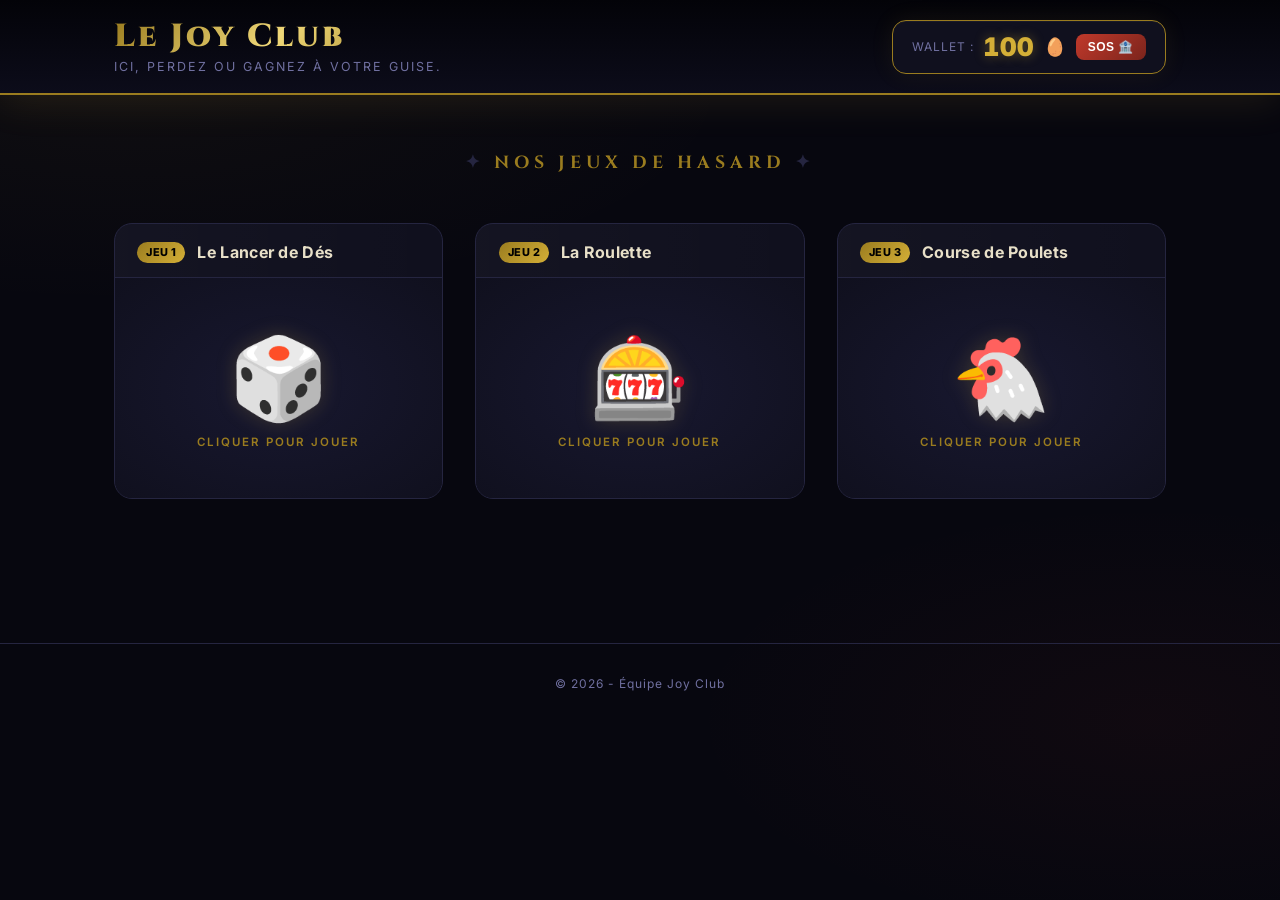
==== commit c015de26: "feat: new design casino" ====
--- a/index.html
+++ b/index.html
@@ -4,6 +4,8 @@
     <meta charset="UTF-8">
     <meta name="viewport" content="width=device-width, initial-scale=1.0">
     <title>Joy Club - Accueil</title>
+    <link rel="preconnect" href="https://fonts.googleapis.com">
+    <link rel="preconnect" href="https://fonts.gstatic.com" crossorigin>
     <link rel="stylesheet" href="style.css">
 </head>
 <body>
--- a/style.css
+++ b/style.css
@@ -1,256 +1,463 @@
+@import url('https://fonts.googleapis.com/css2?family=Cinzel:wght@400;700;900&family=Inter:wght@400;600;700;900&display=swap');
+
+/* ===== VARIABLES ===== */
 :root {
-    --primary: #6366f1;
-    --secondary: #1e293b;
-    --accent: #f59e0b;
-    --success: #10b981;
-    --danger: #ef4444;
-    --bg-body: #f8fafc;
-    --bg-card: #ffffff;
-    --text-main: #334155;
-}
-
+    --gold:        #d4af37;
+    --gold-light:  #f0d878;
+    --gold-dark:   #9a7c1f;
+    --dark-bg:     #07070f;
+    --dark-card:   #10101e;
+    --dark-panel:  #181830;
+    --dark-border: #252540;
+    --felt:        #0d4f2c;
+    --felt-dark:   #062a17;
+    --success:     #27ae60;
+    --danger:      #e74c3c;
+    --red-btn:     #c0392b;
+    --text:        #e8e0c8;
+    --text-muted:  #7070a0;
+}
+
+/* ===== RESET ===== */
+*, *::before, *::after { box-sizing: border-box; margin: 0; padding: 0; }
+
+/* ===== BODY ===== */
 body {
     font-family: 'Inter', system-ui, sans-serif;
-    background-color: var(--bg-body);
-    margin: 0;
-    color: var(--text-main);
-}
-
-.container { 
-    max-width: 1100px; 
-    margin: 0 auto; 
-    padding: 0 1.5rem; 
-}
-
+    background-color: var(--dark-bg);
+    background-image:
+        radial-gradient(ellipse 80% 40% at 10% 10%, rgba(212,175,55,.04) 0%, transparent 60%),
+        radial-gradient(ellipse 60% 40% at 90% 80%, rgba(192,57,43,.05) 0%, transparent 60%);
+    min-height: 100vh;
+    color: var(--text);
+}
+
+.container {
+    max-width: 1100px;
+    margin: 0 auto;
+    padding: 0 1.5rem;
+}
+
+/* ===== HEADER ===== */
 header {
-    background: linear-gradient(135deg, var(--secondary) 0%, #0f172a 100%);
-    color: white; 
-    padding: 3rem 0; 
-    border-bottom: 4px solid var(--accent);
-}
-
-.header-layout { 
-    display: flex; 
-    justify-content: space-between; 
-    align-items: center; 
-}
-
+    background: linear-gradient(180deg, #030308 0%, #0c0c1a 100%);
+    border-bottom: 2px solid var(--gold-dark);
+    padding: 1.2rem 0;
+    box-shadow: 0 6px 40px rgba(212,175,55,.12);
+}
+
+.header-layout {
+    display: flex;
+    justify-content: space-between;
+    align-items: center;
+    gap: 1rem;
+}
+
+.title-group { display: flex; flex-direction: column; gap: 0.3rem; }
+
+.title-group h1 {
+    font-family: 'Cinzel', serif;
+    font-size: 2rem;
+    font-weight: 900;
+    background: linear-gradient(135deg, var(--gold-dark) 0%, var(--gold-light) 50%, var(--gold-dark) 100%);
+    -webkit-background-clip: text;
+    -webkit-text-fill-color: transparent;
+    background-clip: text;
+    letter-spacing: 3px;
+    line-height: 1.1;
+}
+
+.title-group p {
+    color: var(--text-muted);
+    font-size: 0.78rem;
+    letter-spacing: 2px;
+    text-transform: uppercase;
+}
+
+.back-link {
+    color: var(--gold-dark);
+    text-decoration: none;
+    font-size: 0.82rem;
+    letter-spacing: 1px;
+    transition: color 0.2s;
+    display: flex;
+    align-items: center;
+    gap: 0.4rem;
+}
+.back-link:hover { color: var(--gold); }
+
+/* ===== WALLET ===== */
 .wallet-card {
-    background: white; 
-    padding: 0.8rem 1.5rem; 
+    background: var(--dark-card);
+    border: 1.5px solid var(--gold-dark);
+    border-radius: 14px;
+    padding: 0.65rem 1.2rem;
+    display: flex;
+    align-items: center;
+    gap: 0.6rem;
+    box-shadow: 0 0 24px rgba(212,175,55,.08), inset 0 1px 0 rgba(255,255,255,.04);
+    transition: border-color 0.3s, box-shadow 0.3s;
+}
+.wallet-card:hover {
+    border-color: var(--gold);
+    box-shadow: 0 0 30px rgba(212,175,55,.18);
+}
+
+.wallet-label { color: var(--text-muted); font-size: 0.75rem; text-transform: uppercase; letter-spacing: 1px; }
+.wallet-value {
+    font-size: 1.6rem;
+    font-weight: 900;
+    color: var(--gold);
+    font-variant-numeric: tabular-nums;
+    text-shadow: 0 0 12px rgba(212,175,55,.4);
+}
+.wallet-unit { font-size: 1.1rem; }
+
+.btn-sos {
+    background: linear-gradient(135deg, var(--red-btn), #7b241c);
+    color: white;
+    border: none;
+    padding: 0.38rem 0.75rem;
+    border-radius: 8px;
+    cursor: pointer;
+    font-weight: 700;
+    font-size: 0.75rem;
+    letter-spacing: 0.5px;
+    transition: opacity 0.2s, transform 0.1s;
+}
+.btn-sos:hover { opacity: 0.85; transform: scale(1.03); }
+
+/* ===== FOOTER ===== */
+footer {
+    text-align: center;
+    padding: 2rem;
+    color: var(--text-muted);
+    font-size: 0.75rem;
+    border-top: 1px solid var(--dark-border);
+    margin-top: 5rem;
+    letter-spacing: 1px;
+}
+
+/* ===== INDEX — SECTION INTRO ===== */
+.intro {
+    text-align: center;
+    padding: 3.5rem 0 1.5rem;
+}
+
+.intro h2 {
+    font-family: 'Cinzel', serif;
+    font-size: 1.1rem;
+    color: var(--gold-dark);
+    letter-spacing: 5px;
+    text-transform: uppercase;
+}
+.intro h2::before, .intro h2::after { content: '  ✦  '; color: var(--dark-border); }
+
+/* ===== INDEX — GAME GRID ===== */
+.games-grid {
+    display: grid;
+    grid-template-columns: repeat(auto-fit, minmax(300px, 1fr));
+    gap: 2rem;
+    padding: 1.5rem 0 4rem;
+}
+
+.game-card {
+    background: var(--dark-card);
+    border: 1px solid var(--dark-border);
+    border-radius: 18px;
+    overflow: hidden;
+    transition: transform 0.25s, box-shadow 0.25s, border-color 0.25s;
+}
+.game-card:hover {
+    transform: translateY(-8px);
+    box-shadow: 0 24px 60px rgba(0,0,0,.6), 0 0 40px rgba(212,175,55,.12);
+    border-color: var(--gold-dark);
+}
+
+.game-header {
+    padding: 1.1rem 1.4rem 0.9rem;
+    display: flex;
+    align-items: center;
+    gap: 0.75rem;
+    border-bottom: 1px solid var(--dark-border);
+    background: linear-gradient(90deg, rgba(255,255,255,.02) 0%, transparent 100%);
+}
+
+.game-badge {
+    background: linear-gradient(135deg, var(--gold-dark), var(--gold));
+    color: #000;
+    font-size: 0.68rem;
+    font-weight: 800;
+    padding: 0.22rem 0.55rem;
+    border-radius: 20px;
+    letter-spacing: 0.5px;
+    text-transform: uppercase;
+}
+
+.game-header h3 {
+    color: var(--text);
+    font-size: 1rem;
+    font-weight: 700;
+    letter-spacing: 0.3px;
+}
+
+.game-link-portal { text-decoration: none; color: inherit; display: block; }
+
+.game-viewport {
+    height: 220px;
+    display: flex;
+    flex-direction: column;
+    align-items: center;
+    justify-content: center;
+    gap: 0.6rem;
+    background: radial-gradient(ellipse at center, var(--dark-panel) 0%, var(--dark-card) 100%);
+    position: relative;
+    overflow: hidden;
+}
+.game-viewport::after {
+    content: '';
+    position: absolute;
+    inset: 0;
+    background: radial-gradient(ellipse at center, rgba(212,175,55,.05) 0%, transparent 70%);
+    opacity: 0;
+    transition: opacity 0.3s;
+}
+.game-link-portal:hover .game-viewport::after { opacity: 1; }
+
+.icon-large {
+    font-size: 5rem;
+    transition: transform 0.3s, filter 0.3s;
+    filter: drop-shadow(0 0 10px rgba(212,175,55,.2));
+}
+.game-link-portal:hover .icon-large {
+    transform: scale(1.2) rotate(8deg);
+    filter: drop-shadow(0 0 28px rgba(212,175,55,.55));
+}
+
+.play-label {
+    color: var(--gold-dark);
+    font-size: 0.72rem;
+    letter-spacing: 2px;
+    text-transform: uppercase;
+    font-weight: 600;
+}
+
+/* ===== GAME PAGES — CONTAINER ===== */
+main.container { padding-top: 0; }
+
+.game-container-focus {
+    max-width: 640px;
+    margin: 2.5rem auto 4rem;
+    background: var(--dark-card);
+    border: 1px solid var(--dark-border);
+    padding: 2.5rem 2.5rem 2rem;
+    border-radius: 22px;
+    box-shadow: 0 30px 80px rgba(0,0,0,.6);
+    text-align: center;
+}
+
+.game-container-focus h2 {
+    font-family: 'Cinzel', serif;
+    color: var(--gold);
+    font-size: 1.55rem;
+    margin-bottom: 0.4rem;
+    letter-spacing: 1px;
+}
+.game-container-focus > p {
+    color: var(--text-muted);
+    font-size: 0.9rem;
+    margin-bottom: 1.8rem;
+}
+
+/* ===== INPUTS ===== */
+.input-group {
+    display: flex;
+    align-items: center;
+    justify-content: center;
+    gap: 0.8rem;
+    margin-bottom: 1.5rem;
+}
+.input-group label { color: var(--gold); font-weight: 600; font-size: 0.92rem; }
+
+input[type="number"] {
+    background: var(--dark-bg);
+    border: 1.5px solid var(--dark-border);
+    color: var(--text);
+    padding: 0.6rem 0.9rem;
+    border-radius: 10px;
+    font-size: 1rem;
+    width: 110px;
+    text-align: center;
+    font-family: 'Inter', sans-serif;
+    transition: border-color 0.2s, box-shadow 0.2s;
+}
+input[type="number"]:focus {
+    outline: none;
+    border-color: var(--gold);
+    box-shadow: 0 0 14px rgba(212,175,55,.2);
+}
+
+/* ===== BUTTONS ===== */
+.btn-action {
+    background: linear-gradient(135deg, var(--gold-dark) 0%, var(--gold) 50%, var(--gold-dark) 100%);
+    background-size: 200% auto;
+    color: #000;
+    border: none;
+    padding: 0.9rem 2rem;
     border-radius: 50px;
-    border: 2px solid var(--accent); 
-    display: flex; 
-    align-items: center; 
-    gap: 10px;
-}
-
-.wallet-value { 
-    font-size: 1.8rem; 
-    font-weight: 900; 
-    color: var(--accent); 
-}
-
-.btn-sos {
-    background: var(--danger); 
-    color: white; 
-    border: none; 
-    padding: 5px 10px;
-    border-radius: 5px; 
-    cursor: pointer; 
-    font-weight: bold;
-}
-
-.games-grid { 
-    display: grid; 
-    grid-template-columns: repeat(auto-fit, minmax(300px, 1fr)); 
-    gap: 2rem; 
-    padding: 2rem 0; 
-}
-
-.game-card {
-    background: white; 
-    border-radius: 12px; 
-    overflow: hidden;
-    box-shadow: 0 10px 15px rgba(0,0,0,0.1); 
-    transition: transform 0.2s;
-}
-
-.game-card:hover { 
-    transform: translateY(-5px); 
-}
-
-.game-viewport { 
-    height: 250px; 
-    display: flex; 
-    flex-direction: column; 
-    align-items: center; 
-    justify-content: center; 
-    background: #fcfcfc; 
-}
-
-.icon-large { 
-    font-size: 5rem; 
-    transition: transform 0.3s; 
-}
-
-.game-link-portal { 
-    text-decoration: none; 
-    color: inherit; 
-}
-
-.game-link-portal:hover .icon-large { 
-    transform: scale(1.2) rotate(10deg); 
-}
-
-.game-container-focus {
-    max-width: 600px; 
-    margin: 3rem auto; 
-    background: white; 
-    padding: 3rem;
-    border-radius: 20px; 
-    box-shadow: 0 20px 25px rgba(0,0,0,0.1); 
-    text-align: center;
-}
-
-.dice-display { 
-    font-size: 6rem; 
-    margin: 1rem 0; 
+    font-weight: 800;
+    cursor: pointer;
+    font-size: 1rem;
+    width: 100%;
+    letter-spacing: 0.5px;
+    font-family: 'Inter', sans-serif;
+    transition: background-position 0.4s, transform 0.15s, box-shadow 0.3s;
+    box-shadow: 0 4px 22px rgba(212,175,55,.25);
+}
+.btn-action:hover {
+    background-position: right center;
+    transform: translateY(-2px);
+    box-shadow: 0 10px 35px rgba(212,175,55,.45);
+}
+.btn-action:active { transform: translateY(1px); }
+.btn-action:disabled {
+    opacity: 0.35;
+    cursor: not-allowed;
+    transform: none;
+    box-shadow: none;
+}
+
+/* ===== DÉ ===== */
+.dice-display {
+    min-height: 110px;
+    display: flex;
+    align-items: center;
+    justify-content: center;
+    margin: 1.5rem 0;
+    font-size: 5rem;
+}
+
+.dice-css {
+    width: 100px;
+    height: 100px;
+    background: #f5f0e8;
+    border: 3px solid var(--gold-dark);
+    border-radius: 18px;
+    display: grid;
+    grid-template-columns: repeat(3, 1fr);
+    grid-template-rows: repeat(3, 1fr);
+    padding: 10px;
+    box-shadow: 0 0 28px rgba(212,175,55,.3), 0 6px 20px rgba(0,0,0,.5);
+    margin: 0 auto;
+}
+
+.dot {
+    width: 17px;
+    height: 17px;
+    background: #1a1a1a;
+    border-radius: 50%;
+    justify-self: center;
+    align-self: center;
+}
+.dot.red { background: var(--danger); box-shadow: 0 0 8px var(--danger); }
+
+.game-status {
+    margin-top: 1rem;
+    font-size: 1.05rem;
+    font-weight: 700;
+    min-height: 1.5rem;
+}
+
+@keyframes rollDice {
+    0%   { transform: rotate(0deg)   scale(1);   }
+    25%  { transform: rotate(90deg)  scale(1.2); }
+    50%  { transform: rotate(180deg) scale(0.9); }
+    75%  { transform: rotate(270deg) scale(1.1); }
+    100% { transform: rotate(360deg) scale(1);   }
+}
+.rolling { animation: rollDice 0.4s ease-in-out infinite; display: inline-block; }
+
+/* ===== ROULETTE ===== */
+.roulette-wheel-area {
+    display: flex;
+    flex-direction: column;
+    align-items: center;
+    gap: 0.8rem;
+    margin-bottom: 1.8rem;
 }
 
 .result-circle {
-    font-size: 4rem; 
-    width: 100px; 
-    height: 100px; 
-    line-height: 100px;
-    margin: 0 auto 1rem; 
-    border-radius: 50%; 
-    background: #e2e8f0; 
-    border: 4px solid var(--accent);
-}
-
-.btn-action {
-    background: var(--accent); 
-    color: white; 
-    border: none; 
-    padding: 1rem 2rem;
-    border-radius: 50px; 
-    font-weight: bold; 
-    cursor: pointer; 
-    font-size: 1.2rem; 
-    width: 100%;
-}
-
-.bet-buttons { 
-    display: flex; 
-    gap: 10px; 
-    justify-content: center; 
-    flex-wrap: wrap; 
-    margin-top: 1rem; 
-}
-
-.bet-btn { 
-    padding: 10px 15px; 
-    border: none; 
-    border-radius: 8px; 
-    cursor: pointer; 
-    color: white; 
-    font-weight: bold; 
-}
-
-.btn-red { 
-    background: var(--danger); 
-}
-
-.btn-black { 
-    background: var(--secondary); 
-}
-
-.btn-number { 
-    background: var(--primary); 
-}
-
-.input-group input { 
-    padding: 8px; 
-    border-radius: 8px; 
-    border: 2px solid var(--accent); 
-    text-align: center; 
-    width: 80px; 
-}
-
-.popup-overlay { 
-    position: fixed; 
-    top: 0; 
-    left: 0; 
-    width: 100%; 
-    height: 100%; 
-    background: rgba(0,0,0,0.7); 
-    display: flex; 
-    justify-content: center; 
-    align-items: center; 
-    z-index: 1000; 
-}
-
-.popup-content { 
-    background: white; 
-    padding: 2rem; 
-    border-radius: 20px; 
-    text-align: center; 
-    animation: popIn 0.3s cubic-bezier(0.175, 0.885, 0.32, 1.275); 
-}
-
-.poule-emoji { 
-    font-size: 5rem; 
-    animation: bounce 0.8s infinite alternate; 
-}
-
-.hidden { 
-    display: none !important; 
-}
-
-/* Animations */
-@keyframes popIn { 
-    0% { 
-        transform: scale(0.5); 
-        opacity: 0; 
-    } 
-    100% { 
-        transform: scale(1); 
-        opacity: 1; 
-    } 
-}
-
-@keyframes bounce {
-    0% {
-        transform: translateY(0);
-    }
-    100% {
-        transform: translateY(-15px);
-    }
-}
+    width: 110px;
+    height: 110px;
+    line-height: 110px;
+    font-size: 2.5rem;
+    font-weight: 900;
+    border-radius: 50%;
+    background: var(--dark-panel);
+    border: 3px solid var(--gold-dark);
+    text-align: center;
+    box-shadow: 0 0 30px rgba(212,175,55,.15);
+    transition: background-color 0.5s, box-shadow 0.5s;
+    color: var(--text);
+}
+
+.betting-board { margin-bottom: 1.5rem; }
+.bet-options p { color: var(--text-muted); font-size: 0.85rem; margin-bottom: 0.7rem; }
+
+.bet-buttons {
+    display: flex;
+    gap: 0.7rem;
+    justify-content: center;
+    flex-wrap: wrap;
+    margin-top: 0.5rem;
+}
+
+.bet-btn {
+    padding: 0.55rem 1.1rem;
+    border: none;
+    border-radius: 10px;
+    cursor: pointer;
+    color: white;
+    font-weight: 700;
+    font-size: 0.88rem;
+    font-family: 'Inter', sans-serif;
+    transition: transform 0.15s, box-shadow 0.2s;
+}
+.bet-btn:hover { transform: scale(1.06); }
+
+.btn-red   { background: linear-gradient(135deg, #c0392b, #7b241c); box-shadow: 0 4px 14px rgba(192,57,43,.3); }
+.btn-black { background: linear-gradient(135deg, #2c2c3e, #1a1a28); border: 1px solid #444; }
+.btn-number { background: linear-gradient(135deg, #5b4fcf, #3d35a0); box-shadow: 0 4px 14px rgba(91,79,207,.3); }
+
+.number-bet { display: flex; gap: 0.5rem; align-items: center; }
+.number-bet input { width: 80px; }
 
 /* ===== COURSE DE POULETS ===== */
-.back-link {
-    color: var(--accent);
-    text-decoration: none;
-    font-size: 0.9rem;
-    display: block;
-    margin-bottom: 0.3rem;
-}
-
 .game-odds {
-    color: #64748b;
-    font-size: 0.95rem;
-    margin-top: -0.5rem;
-    margin-bottom: 1.5rem;
+    color: var(--text-muted);
+    font-size: 0.82rem;
+    margin-top: -0.8rem !important;
+    margin-bottom: 1.5rem !important;
+    letter-spacing: 1px;
+    text-transform: uppercase;
 }
 
 .race-track {
-    background: #1a1a2e;
-    border-radius: 12px;
+    background: linear-gradient(160deg, var(--felt-dark) 0%, #0a2f18 100%);
+    border-radius: 14px;
     padding: 1rem;
     margin-bottom: 1.5rem;
-    border: 2px solid var(--accent);
+    border: 2px solid #1a4020;
+    box-shadow: inset 0 3px 15px rgba(0,0,0,.6), 0 0 20px rgba(13,79,44,.2);
+    position: relative;
+}
+.race-track::before {
+    content: '';
+    position: absolute;
+    top: 0; left: 0; right: 0;
+    height: 2px;
+    background: linear-gradient(90deg, transparent, var(--gold-dark), transparent);
+    border-radius: 14px 14px 0 0;
 }
 
 .race-lane {
@@ -258,26 +465,29 @@
     align-items: center;
     gap: 0.5rem;
     margin: 0.4rem 0;
-    background: #16213e;
+    background: rgba(0,0,0,.35);
     border-radius: 8px;
     padding: 0.4rem 0.6rem;
-    transition: background 0.4s;
+    border: 1px solid transparent;
+    transition: background 0.4s, border-color 0.4s, box-shadow 0.4s;
 }
 
 .lane-label {
-    font-size: 1.1rem;
+    font-size: 0.95rem;
     min-width: 48px;
     text-align: center;
-    color: white;
+    color: rgba(255,255,255,.6);
+    font-weight: 600;
 }
 
 .track-bar {
     flex: 1;
-    height: 38px;
-    background: #0f3460;
+    height: 36px;
+    background: rgba(0,0,0,.4);
     border-radius: 4px;
     position: relative;
     overflow: hidden;
+    border: 1px solid rgba(255,255,255,.05);
 }
 
 .chicken-runner {
@@ -289,20 +499,14 @@
     line-height: 1;
 }
 
-.finish-flag {
-    font-size: 1.4rem;
-    min-width: 28px;
-    text-align: center;
-}
+.finish-flag { font-size: 1.3rem; min-width: 28px; text-align: center; }
 
 .race-lane.winner-lane {
-    background: rgba(16, 185, 129, 0.25);
-    border: 1px solid var(--success);
-}
-
-.race-lane.loser-lane {
-    opacity: 0.4;
-}
+    background: rgba(39,174,96,.18);
+    border-color: var(--success);
+    box-shadow: 0 0 12px rgba(39,174,96,.25);
+}
+.race-lane.loser-lane { opacity: 0.32; }
 
 .betting-area-course {
     display: flex;
@@ -311,57 +515,103 @@
     align-items: center;
 }
 
+.chicken-select { width: 100%; }
 .select-label {
     font-weight: 600;
-    margin: 0 0 0.5rem;
-}
-
-.chicken-btns {
-    display: flex;
-    gap: 0.6rem;
-    justify-content: center;
-    flex-wrap: wrap;
-}
+    color: var(--gold);
+    margin-bottom: 0.6rem;
+    font-size: 0.88rem;
+    letter-spacing: 0.5px;
+    text-transform: uppercase;
+}
+
+.chicken-btns { display: flex; gap: 0.6rem; justify-content: center; flex-wrap: wrap; }
 
 .chicken-btn {
-    background: var(--secondary);
-    font-size: 1.1rem;
+    background: var(--dark-panel);
+    border: 1.5px solid var(--dark-border);
+    color: var(--text);
+    font-size: 1rem;
     padding: 0.5rem 1rem;
-    min-width: 70px;
-    border-radius: 8px;
-    transition: transform 0.1s, box-shadow 0.2s;
-}
+    min-width: 72px;
+    border-radius: 10px;
+    cursor: pointer;
+    font-family: 'Inter', sans-serif;
+    font-weight: 600;
+    transition: all 0.15s;
+}
+.chicken-btn:hover:not(:disabled) { border-color: var(--gold-dark); background: #202038; }
+.chicken-btn:disabled { cursor: not-allowed; opacity: 0.5; }
 
 .chicken-btn.selected-chicken {
-    background: var(--accent);
-    box-shadow: 0 0 10px rgba(245, 158, 11, 0.6);
-    transform: scale(1.1);
-}
-
-.mise-area {
-    display: flex;
-    gap: 0.7rem;
-    align-items: center;
-    justify-content: center;
-}
-
-.mise-area label {
-    font-weight: 600;
-    color: var(--accent);
-}
-
-.mise-area input {
-    padding: 8px;
-    border-radius: 8px;
-    border: 2px solid var(--accent);
-    text-align: center;
-    width: 90px;
+    background: linear-gradient(135deg, var(--gold-dark), var(--gold));
+    color: #000;
+    border-color: var(--gold);
+    font-weight: 800;
+    box-shadow: 0 0 18px rgba(212,175,55,.4);
+    transform: scale(1.08);
+}
+
+.mise-area { display: flex; gap: 0.8rem; align-items: center; justify-content: center; }
+.mise-area label { color: var(--gold); font-weight: 600; font-size: 0.92rem; }
+.mise-area input { width: 100px; }
+
+.game-message {
     font-size: 1rem;
-}
-
-.game-message {
-    font-size: 1.1rem;
     font-weight: 700;
     min-height: 1.5rem;
     text-align: center;
-}
+    letter-spacing: 0.3px;
+}
+
+/* ===== POPUP ===== */
+.popup-overlay {
+    position: fixed;
+    inset: 0;
+    background: rgba(0,0,0,.88);
+    display: flex;
+    justify-content: center;
+    align-items: center;
+    z-index: 1000;
+    backdrop-filter: blur(6px);
+}
+
+.popup-content {
+    background: var(--dark-card);
+    border: 1.5px solid var(--gold-dark);
+    padding: 2.5rem 2rem;
+    border-radius: 22px;
+    text-align: center;
+    animation: popIn 0.35s cubic-bezier(0.175, 0.885, 0.32, 1.275);
+    box-shadow: 0 0 70px rgba(212,175,55,.2), 0 30px 80px rgba(0,0,0,.7);
+    max-width: 380px;
+    width: 90%;
+}
+.popup-content h2, .popup-content h3 {
+    font-family: 'Cinzel', serif;
+    color: var(--gold);
+    margin: 0.5rem 0;
+    letter-spacing: 1px;
+}
+.popup-content p { color: var(--text-muted); margin: 0.5rem 0 1.5rem; font-size: 0.95rem; }
+.popup-content .btn-action { margin-top: 0.5rem; }
+
+.poule-emoji {
+    font-size: 4rem;
+    display: block;
+    margin-bottom: 0.5rem;
+    animation: bounce 0.7s infinite alternate;
+    filter: drop-shadow(0 0 12px rgba(212,175,55,.4));
+}
+
+.hidden { display: none !important; }
+
+/* ===== ANIMATIONS ===== */
+@keyframes popIn {
+    0%   { transform: scale(0.4); opacity: 0; }
+    100% { transform: scale(1);   opacity: 1; }
+}
+@keyframes bounce {
+    0%   { transform: translateY(0); }
+    100% { transform: translateY(-14px); }
+}
